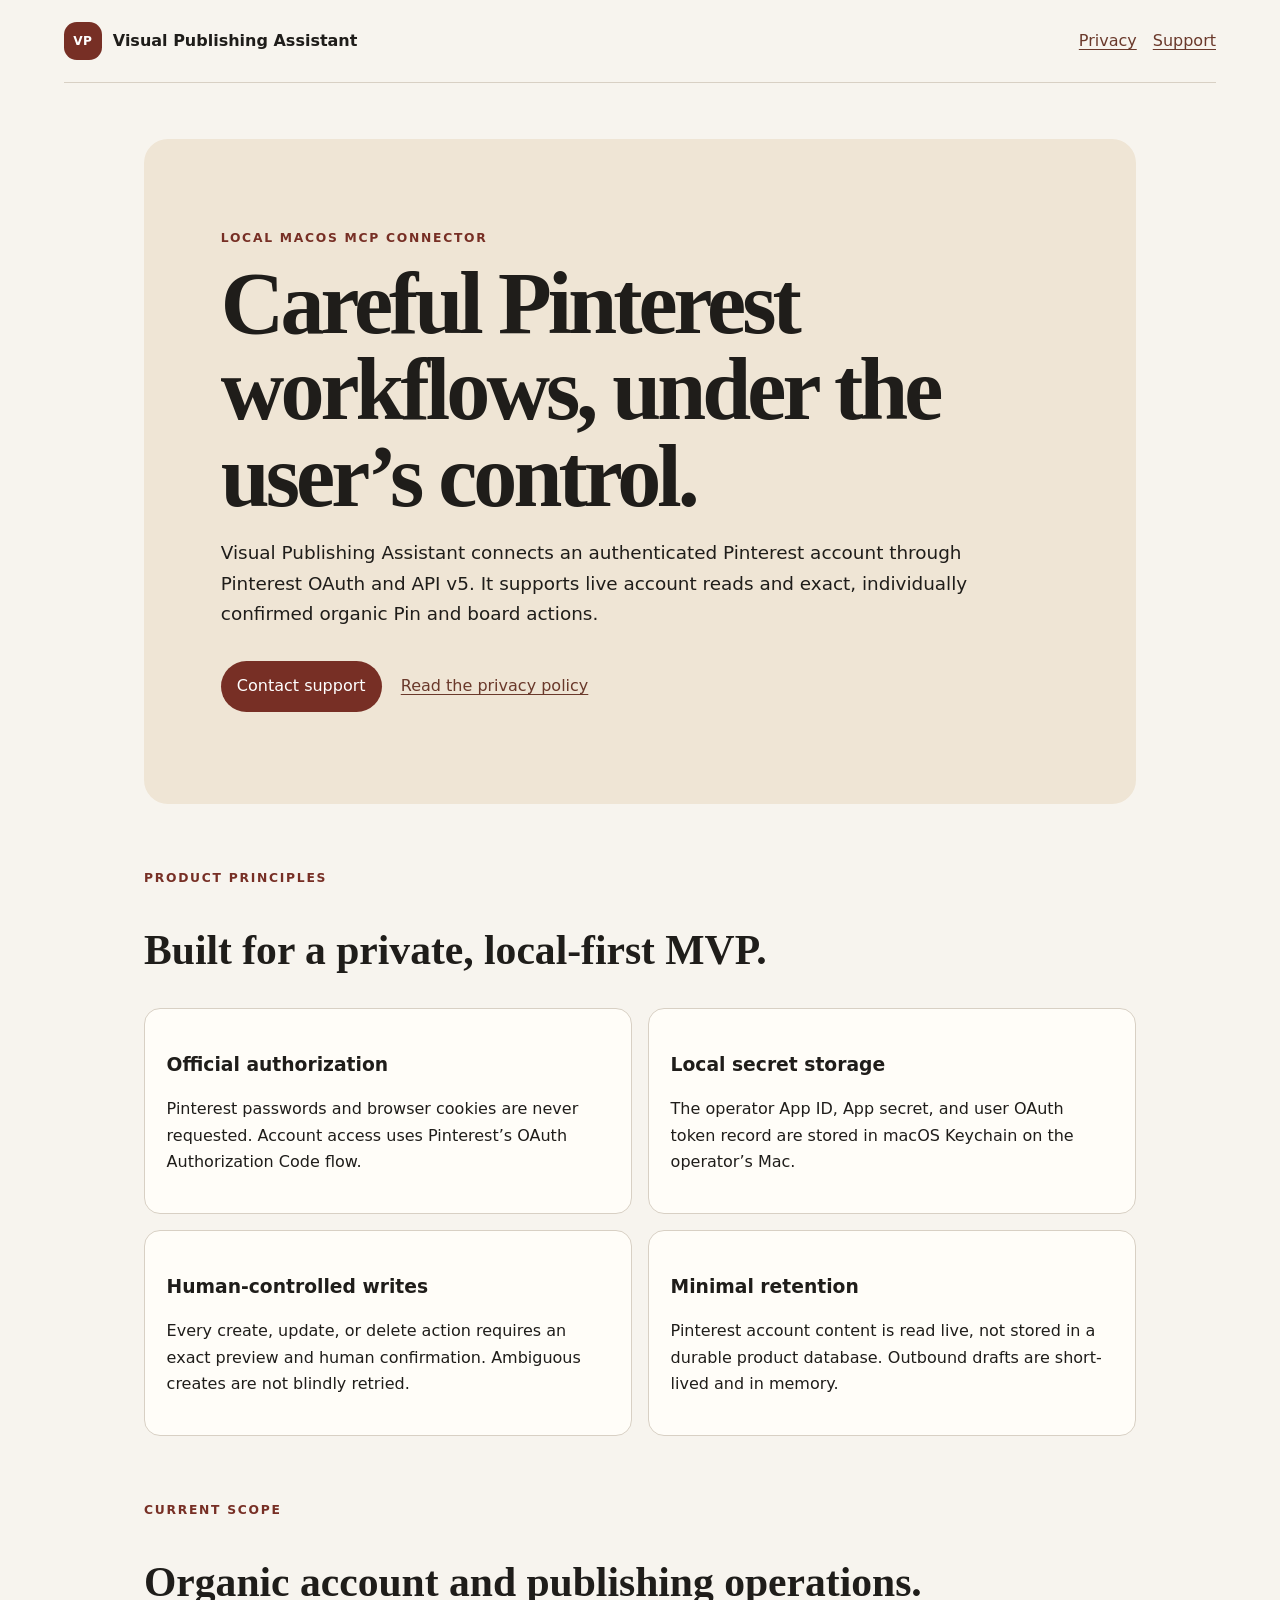
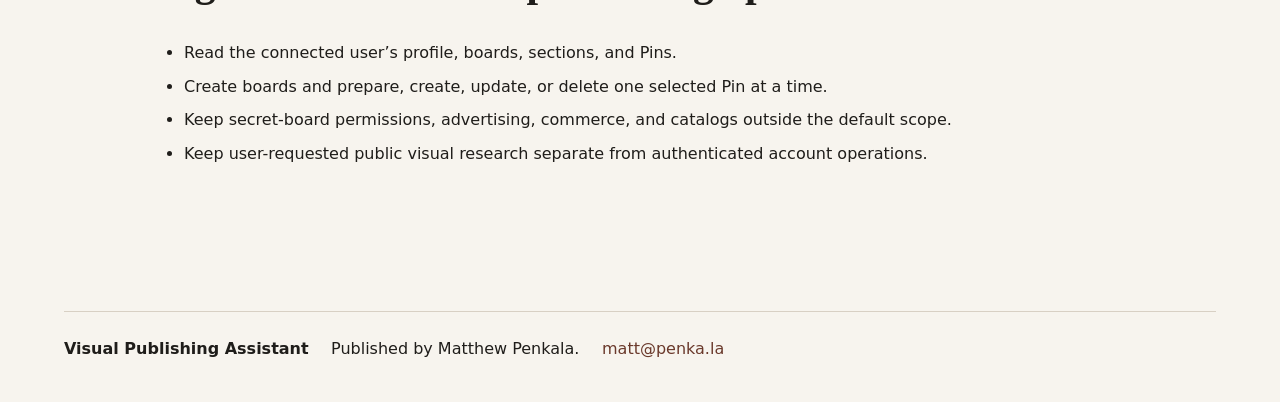
==== index.html @ 038d13bb "Protect the contact address from automated harvesting The support address was previously exposed as " ====
<!doctype html>
<html lang="en">
  <head>
    <meta charset="utf-8">
    <meta name="viewport" content="width=device-width, initial-scale=1">
    <meta name="description" content="A local macOS MCP and AI connector for careful Pinterest account and publishing workflows.">
    <meta name="robots" content="index, follow, noai, noimageai">
    <title>Visual Publishing Assistant</title>
    <link rel="stylesheet" href="./styles.css">
    <script src="./contact.js" defer></script>
  </head>
  <body>
    <header class="site-header">
      <a class="wordmark" href="./"><span class="mark" aria-hidden="true">VP</span> Visual Publishing Assistant</a>
      <nav aria-label="Primary navigation"><a href="./privacy/">Privacy</a><a href="./support/">Support</a></nav>
    </header>
    <main>
      <section class="hero">
        <p class="eyebrow">Local macOS MCP connector</p>
        <h1>Careful Pinterest workflows, under the user’s control.</h1>
        <p class="lede">Visual Publishing Assistant connects an authenticated Pinterest account through Pinterest OAuth and API v5. It supports live account reads and exact, individually confirmed organic Pin and board actions.</p>
        <p class="actions"><a class="button" href="#contact" data-contact>Contact support</a><a href="./privacy/">Read the privacy policy</a></p>
      </section>
      <section>
        <p class="eyebrow">Product principles</p>
        <h2>Built for a private, local-first MVP.</h2>
        <div class="grid">
          <article><h3>Official authorization</h3><p>Pinterest passwords and browser cookies are never requested. Account access uses Pinterest’s OAuth Authorization Code flow.</p></article>
          <article><h3>Local secret storage</h3><p>The operator App ID, App secret, and user OAuth token record are stored in macOS Keychain on the operator’s Mac.</p></article>
          <article><h3>Human-controlled writes</h3><p>Every create, update, or delete action requires an exact preview and human confirmation. Ambiguous creates are not blindly retried.</p></article>
          <article><h3>Minimal retention</h3><p>Pinterest account content is read live, not stored in a durable product database. Outbound drafts are short-lived and in memory.</p></article>
        </div>
      </section>
      <section>
        <p class="eyebrow">Current scope</p>
        <h2>Organic account and publishing operations.</h2>
        <ul>
          <li>Read the connected user’s profile, boards, sections, and Pins.</li>
          <li>Create boards and prepare, create, update, or delete one selected Pin at a time.</li>
          <li>Keep secret-board permissions, advertising, commerce, and catalogs outside the default scope.</li>
          <li>Keep user-requested public visual research separate from authenticated account operations.</li>
        </ul>
      </section>
    </main>
    <footer><strong>Visual Publishing Assistant</strong><span>Published by Matthew Penkala.</span><a href="#contact" data-contact data-contact-display aria-label="Email support (opens your mail app)"><noscript>Enable JavaScript to view the contact address.</noscript></a></footer>
  </body>
</html>
---- styles.css ----
:root {
  color-scheme: light;
  font-family: Inter, ui-sans-serif, system-ui, -apple-system, BlinkMacSystemFont, "Segoe UI", sans-serif;
  color: #1f1d1a;
  background: #f7f4ee;
  line-height: 1.65;
}

* { box-sizing: border-box; }
body { margin: 0; }
a { color: #6a392b; text-underline-offset: 0.2em; }
.site-header, main, footer { width: min(72rem, calc(100% - 2.5rem)); margin-inline: auto; }
.site-header { display: flex; align-items: center; justify-content: space-between; gap: 1rem; padding: 1.4rem 0; border-bottom: 1px solid #d8d0c4; }
.wordmark { display: flex; align-items: center; gap: 0.7rem; color: inherit; font-weight: 750; text-decoration: none; }
.mark { display: grid; place-items: center; width: 2.35rem; aspect-ratio: 1; border-radius: 0.8rem; background: #772f25; color: white; font-size: 0.76rem; letter-spacing: 0.04em; }
nav { display: flex; gap: 1rem; }
main { padding: 3.5rem 0 5rem; }
section, article { max-width: 62rem; margin: 0 auto 4rem; }
.hero { padding: clamp(2rem, 6vw, 5rem); border-radius: 1.5rem; background: #efe5d5; }
.hero.compact { padding: clamp(1.7rem, 5vw, 3.5rem); margin-bottom: 3rem; }
.eyebrow { color: #772f25; font-size: 0.77rem; font-weight: 800; letter-spacing: 0.14em; text-transform: uppercase; }
h1 { max-width: 17ch; margin: 0.35rem 0 1rem; font-family: Georgia, serif; font-size: clamp(2.5rem, 7vw, 5.5rem); line-height: 0.98; letter-spacing: -0.045em; }
h2 { margin-top: 2.4rem; font-family: Georgia, serif; font-size: clamp(1.65rem, 4vw, 2.6rem); line-height: 1.12; }
h3 { margin-bottom: 0.4rem; }
.lede { max-width: 48rem; font-size: 1.15rem; }
.actions { display: flex; flex-wrap: wrap; align-items: center; gap: 1.2rem; margin-top: 2rem; }
.button { padding: 0.75rem 1rem; border-radius: 999px; background: #772f25; color: white; text-decoration: none; }
.grid { display: grid; grid-template-columns: repeat(2, minmax(0, 1fr)); gap: 1rem; }
.grid article { margin: 0; padding: 1.35rem; border: 1px solid #d8d0c4; border-radius: 1rem; background: #fffdf8; }
.notice { margin-top: 2rem; padding: 1rem; border-left: 4px solid #c36e4a; background: #fff9ee; }
li + li { margin-top: 0.45rem; }
footer { display: flex; flex-wrap: wrap; gap: 0.8rem 1.4rem; padding: 1.5rem 0 2.5rem; border-top: 1px solid #d8d0c4; }
@media (max-width: 650px) {
  .site-header { align-items: flex-start; flex-direction: column; }
  .grid { grid-template-columns: 1fr; }
}
.email-canvas { display: inline-block; vertical-align: -0.28em; }
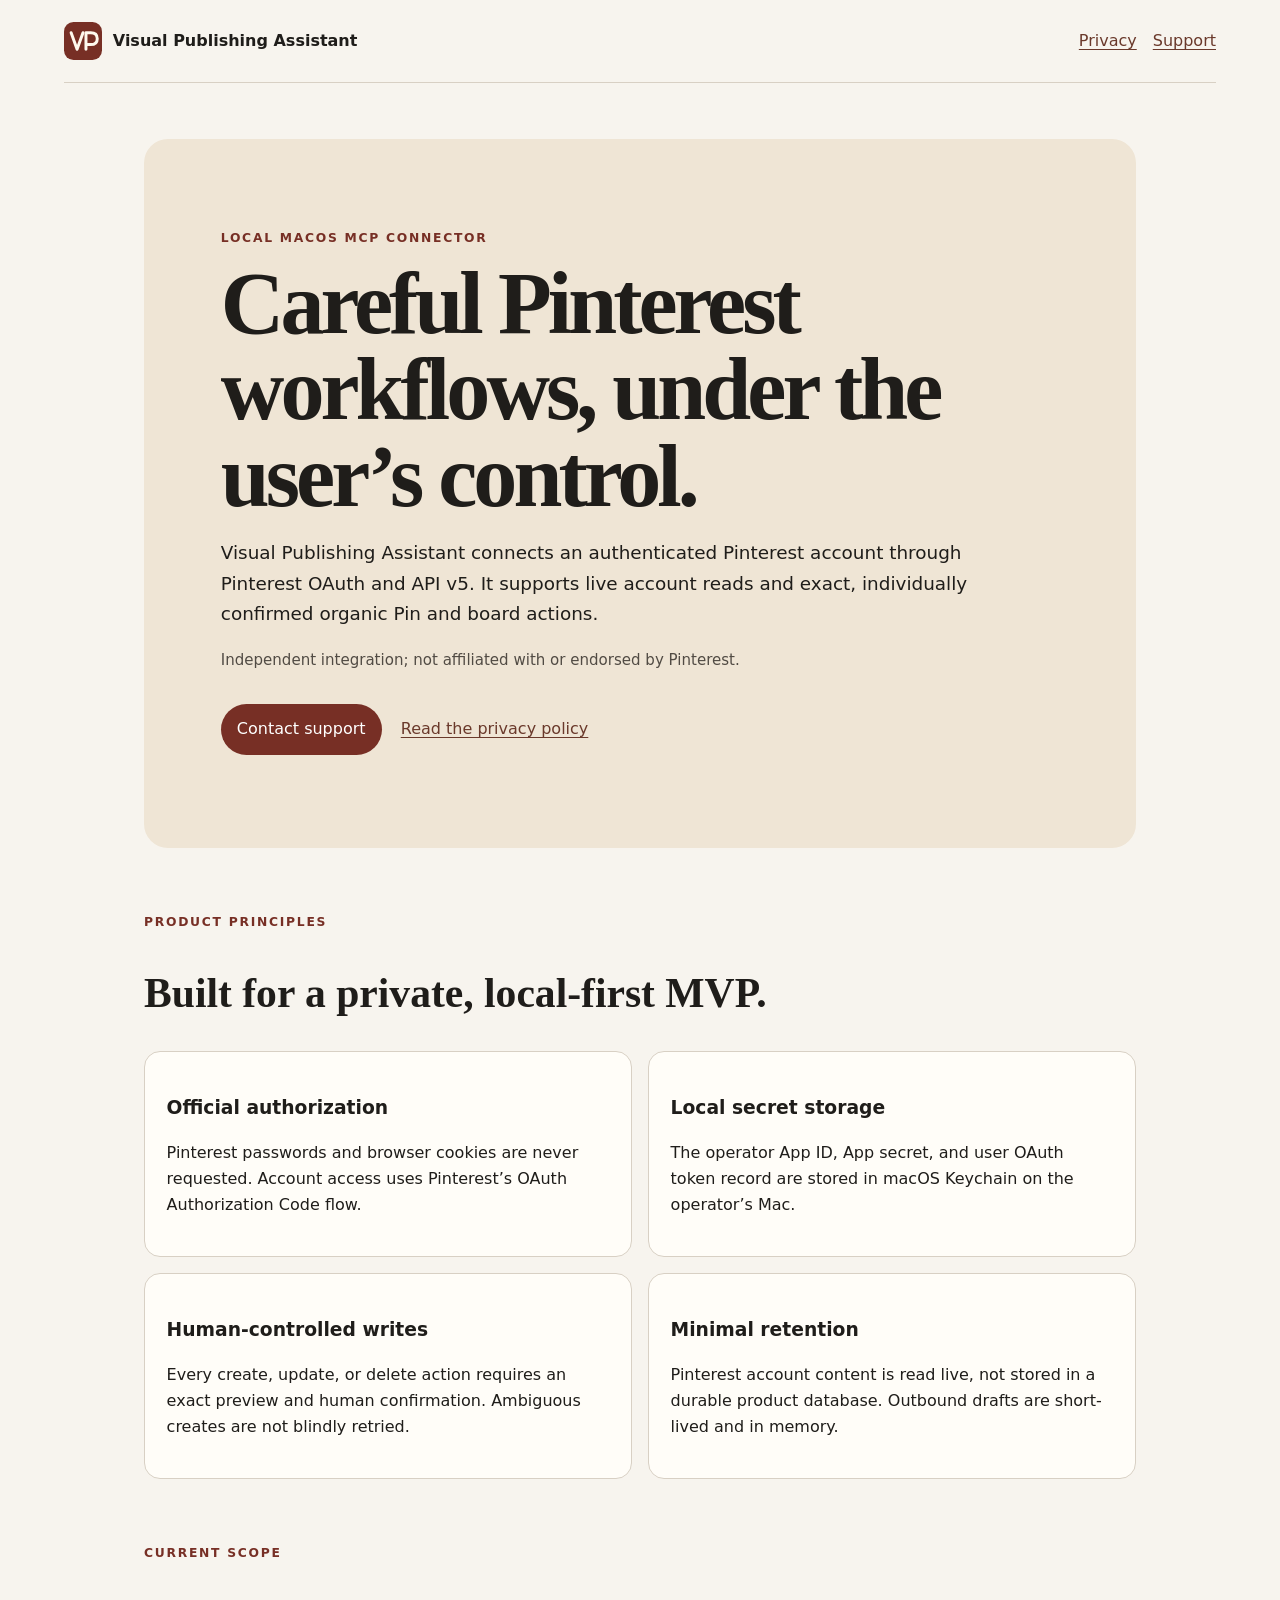
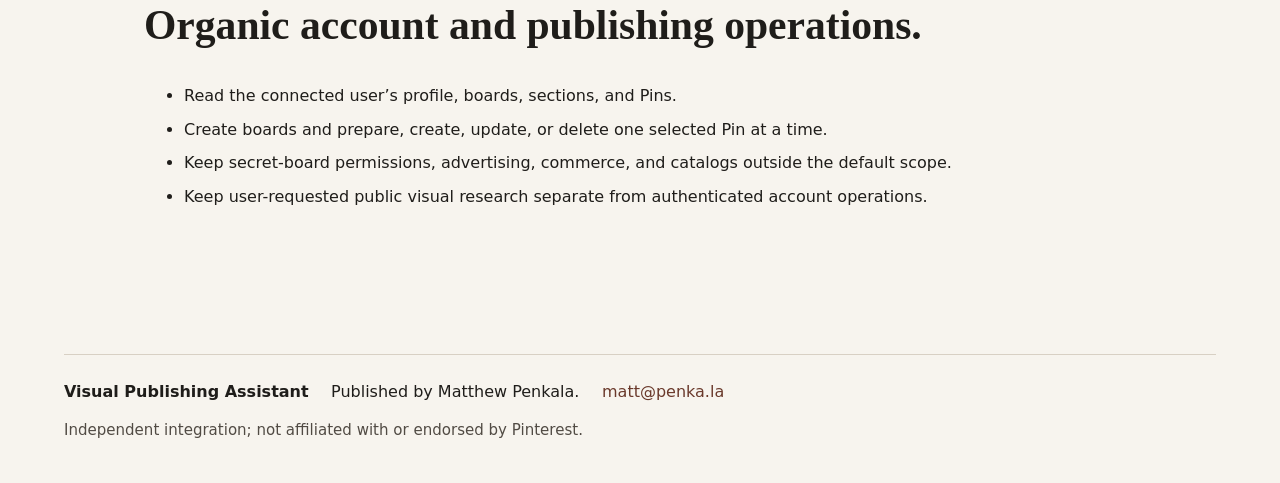
==== commit 2215ffa9: "Harden immutable public pages" ====
--- a/index.html
+++ b/index.html
@@ -2,16 +2,21 @@
 <html lang="en">
   <head>
     <meta charset="utf-8">
+    <meta http-equiv="Content-Security-Policy" content="default-src 'none'; style-src 'self'; script-src 'self'; img-src 'self' data:; connect-src 'none'; font-src 'none'; object-src 'none'; base-uri 'none'; form-action 'none'">
     <meta name="viewport" content="width=device-width, initial-scale=1">
     <meta name="description" content="A local macOS MCP and AI connector for careful Pinterest account and publishing workflows.">
     <meta name="robots" content="index, follow, noai, noimageai">
+    <meta name="referrer" content="no-referrer">
+    <meta name="pinterest" content="nopin">
     <title>Visual Publishing Assistant</title>
+    <link rel="canonical" href="https://matthewpenkala.github.io/visual-publishing-assistant/">
+    <link rel="icon" href="./assets/vpa-mark.svg" type="image/svg+xml">
     <link rel="stylesheet" href="./styles.css">
     <script src="./contact.js" defer></script>
   </head>
   <body>
     <header class="site-header">
-      <a class="wordmark" href="./"><span class="mark" aria-hidden="true">VP</span> Visual Publishing Assistant</a>
+      <a class="wordmark" href="./"><img class="mark" src="./assets/vpa-mark.svg" alt="" width="38" height="38"> Visual Publishing Assistant</a>
       <nav aria-label="Primary navigation"><a href="./privacy/">Privacy</a><a href="./support/">Support</a></nav>
     </header>
     <main>
@@ -19,6 +24,7 @@
         <p class="eyebrow">Local macOS MCP connector</p>
         <h1>Careful Pinterest workflows, under the user’s control.</h1>
         <p class="lede">Visual Publishing Assistant connects an authenticated Pinterest account through Pinterest OAuth and API v5. It supports live account reads and exact, individually confirmed organic Pin and board actions.</p>
+        <p class="independence">Independent integration; not affiliated with or endorsed by Pinterest.</p>
         <p class="actions"><a class="button" href="#contact" data-contact>Contact support</a><a href="./privacy/">Read the privacy policy</a></p>
       </section>
       <section>
@@ -42,6 +48,6 @@
         </ul>
       </section>
     </main>
-    <footer><strong>Visual Publishing Assistant</strong><span>Published by Matthew Penkala.</span><a href="#contact" data-contact data-contact-display aria-label="Email support (opens your mail app)"><noscript>Enable JavaScript to view the contact address.</noscript></a></footer>
+    <footer><strong>Visual Publishing Assistant</strong><span>Published by Matthew Penkala.</span><a href="#contact" data-contact data-contact-display aria-label="Email support (opens your mail app)"><noscript>Enable JavaScript to view the contact address.</noscript></a><span class="independence">Independent integration; not affiliated with or endorsed by Pinterest.</span></footer>
   </body>
 </html>
--- a/styles.css
+++ b/styles.css
@@ -9,10 +9,11 @@
 * { box-sizing: border-box; }
 body { margin: 0; }
 a { color: #6a392b; text-underline-offset: 0.2em; }
+a:focus-visible { outline: 3px solid #176b65; outline-offset: 0.22rem; border-radius: 0.2rem; }
 .site-header, main, footer { width: min(72rem, calc(100% - 2.5rem)); margin-inline: auto; }
 .site-header { display: flex; align-items: center; justify-content: space-between; gap: 1rem; padding: 1.4rem 0; border-bottom: 1px solid #d8d0c4; }
 .wordmark { display: flex; align-items: center; gap: 0.7rem; color: inherit; font-weight: 750; text-decoration: none; }
-.mark { display: grid; place-items: center; width: 2.35rem; aspect-ratio: 1; border-radius: 0.8rem; background: #772f25; color: white; font-size: 0.76rem; letter-spacing: 0.04em; }
+.mark { display: block; width: 2.35rem; height: 2.35rem; flex: 0 0 auto; }
 nav { display: flex; gap: 1rem; }
 main { padding: 3.5rem 0 5rem; }
 section, article { max-width: 62rem; margin: 0 auto 4rem; }
@@ -28,8 +29,10 @@
 .grid { display: grid; grid-template-columns: repeat(2, minmax(0, 1fr)); gap: 1rem; }
 .grid article { margin: 0; padding: 1.35rem; border: 1px solid #d8d0c4; border-radius: 1rem; background: #fffdf8; }
 .notice { margin-top: 2rem; padding: 1rem; border-left: 4px solid #c36e4a; background: #fff9ee; }
+.independence { color: #514b44; font-size: 0.94rem; }
 li + li { margin-top: 0.45rem; }
 footer { display: flex; flex-wrap: wrap; gap: 0.8rem 1.4rem; padding: 1.5rem 0 2.5rem; border-top: 1px solid #d8d0c4; }
+footer .independence { flex-basis: 100%; }
 @media (max-width: 650px) {
   .site-header { align-items: flex-start; flex-direction: column; }
   .grid { grid-template-columns: 1fr; }
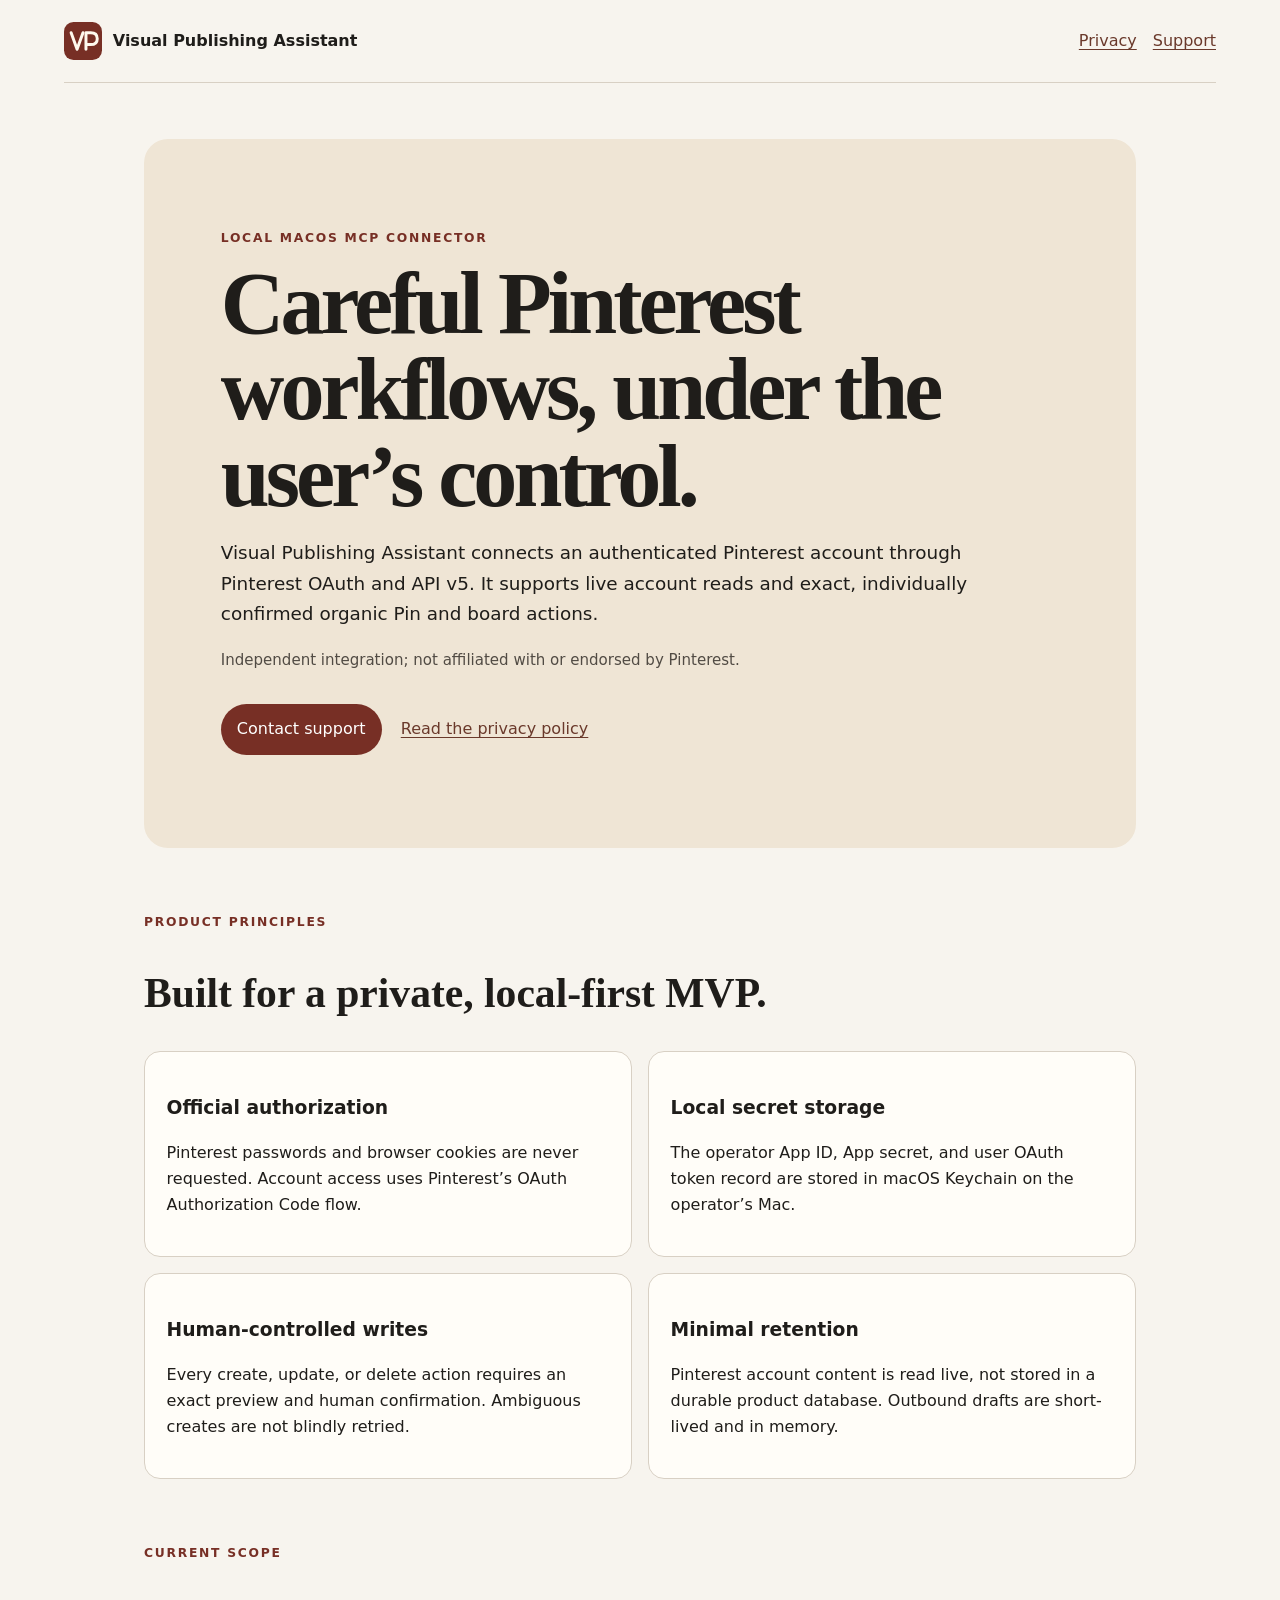
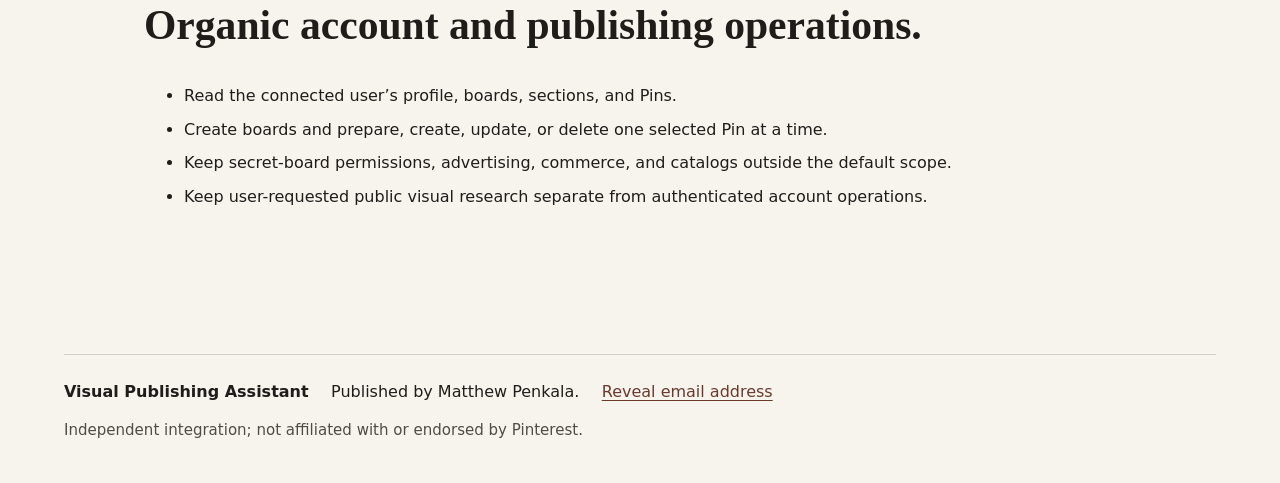
==== commit 0abc9165: "Gate contact reveal behind user action" ====
--- a/index.html
+++ b/index.html
@@ -25,7 +25,7 @@
         <h1>Careful Pinterest workflows, under the user’s control.</h1>
         <p class="lede">Visual Publishing Assistant connects an authenticated Pinterest account through Pinterest OAuth and API v5. It supports live account reads and exact, individually confirmed organic Pin and board actions.</p>
         <p class="independence">Independent integration; not affiliated with or endorsed by Pinterest.</p>
-        <p class="actions"><a class="button" href="#contact" data-contact>Contact support</a><a href="./privacy/">Read the privacy policy</a></p>
+        <p class="actions"><a class="button" href="#contact">Contact support</a><a href="./privacy/">Read the privacy policy</a></p>
       </section>
       <section>
         <p class="eyebrow">Product principles</p>
@@ -48,6 +48,6 @@
         </ul>
       </section>
     </main>
-    <footer><strong>Visual Publishing Assistant</strong><span>Published by Matthew Penkala.</span><a href="#contact" data-contact data-contact-display aria-label="Email support (opens your mail app)"><noscript>Enable JavaScript to view the contact address.</noscript></a><span class="independence">Independent integration; not affiliated with or endorsed by Pinterest.</span></footer>
+    <footer><strong>Visual Publishing Assistant</strong><span>Published by Matthew Penkala.</span><a id="contact" href="#contact" data-contact data-contact-display aria-label="Reveal the email support address">Reveal email address<noscript> (JavaScript required)</noscript></a><span class="independence">Independent integration; not affiliated with or endorsed by Pinterest.</span></footer>
   </body>
 </html>
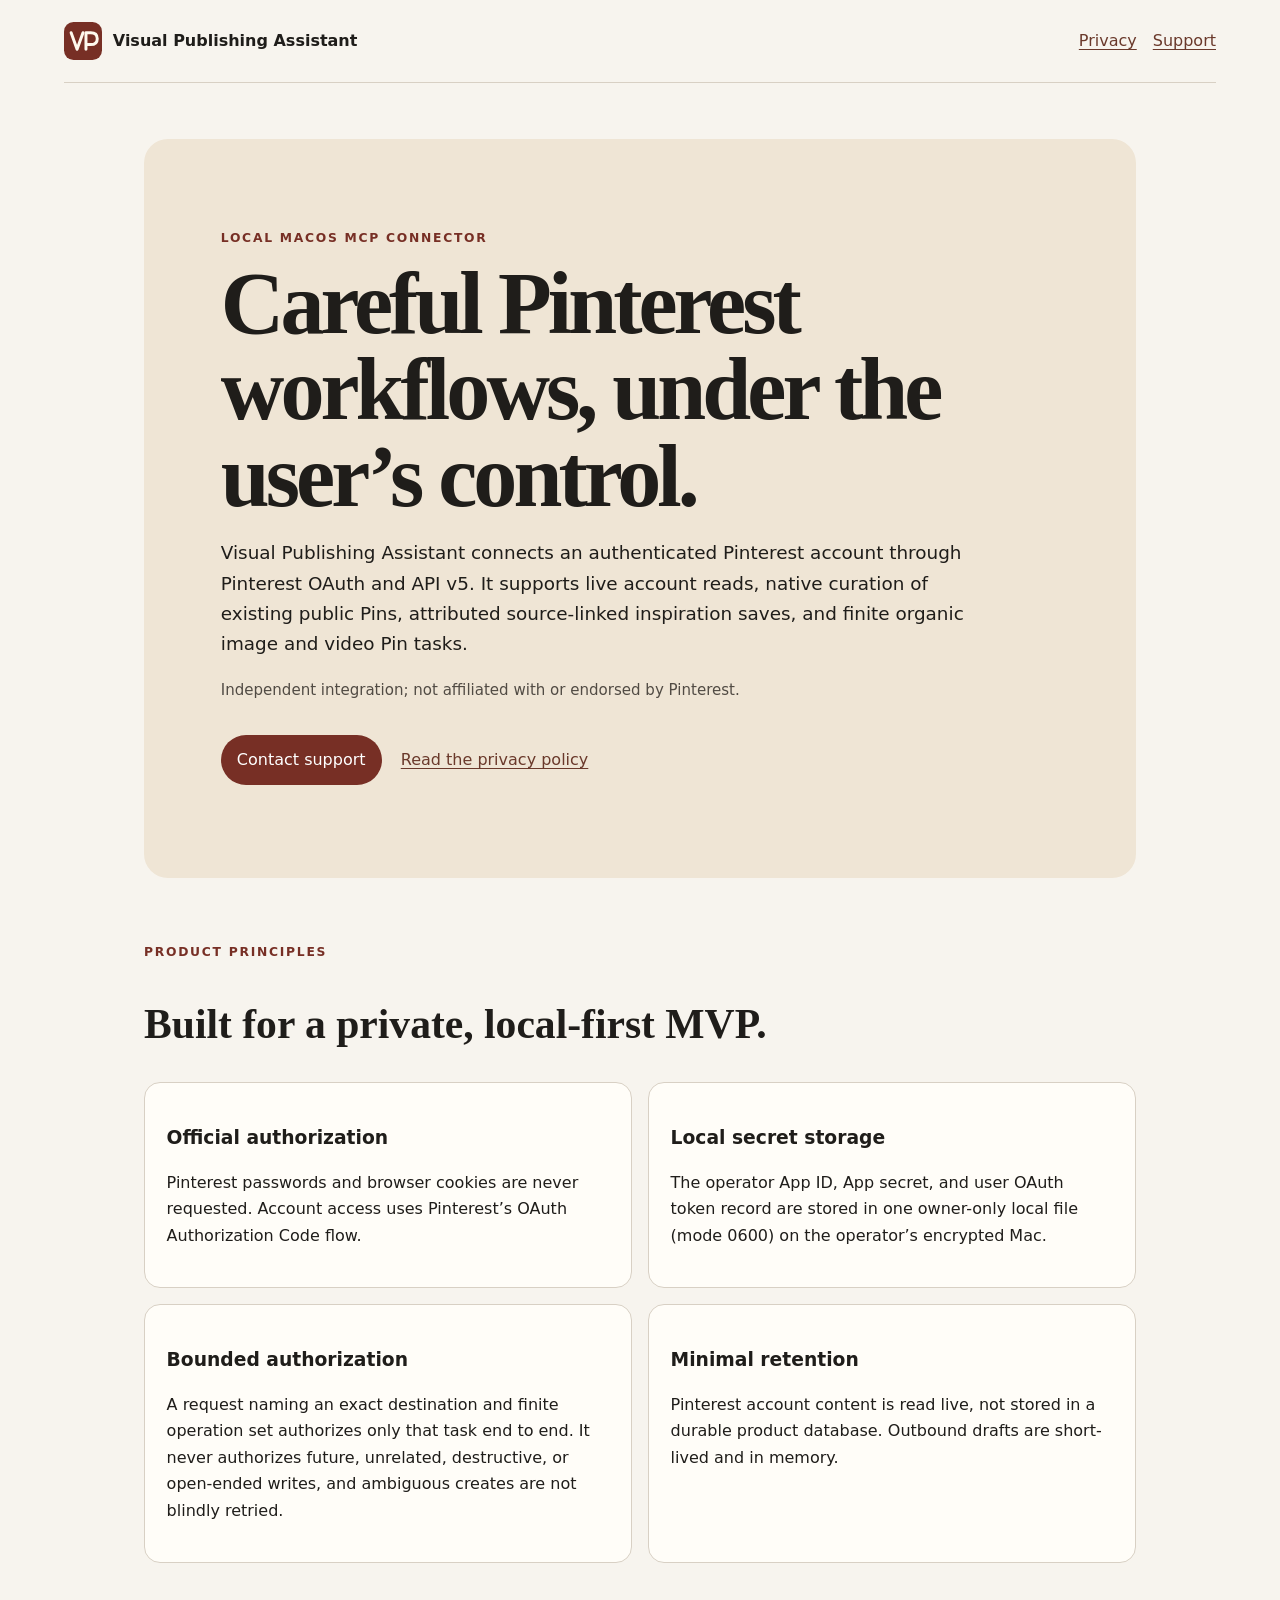
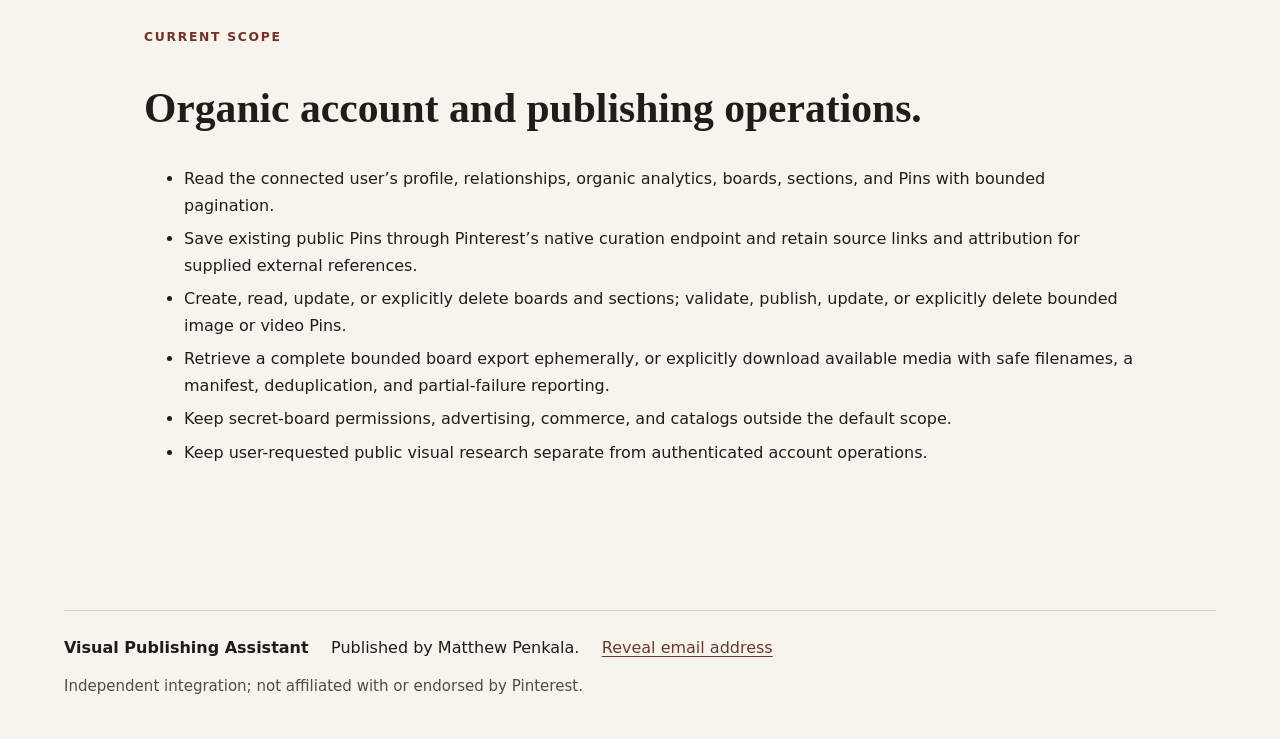
==== commit 36f9def2: "Document comprehensive organic Pinterest workflows" ====
--- a/index.html
+++ b/index.html
@@ -23,7 +23,7 @@
       <section class="hero">
         <p class="eyebrow">Local macOS MCP connector</p>
         <h1>Careful Pinterest workflows, under the user’s control.</h1>
-        <p class="lede">Visual Publishing Assistant connects an authenticated Pinterest account through Pinterest OAuth and API v5. It supports live account reads and exact, individually confirmed organic Pin and board actions.</p>
+        <p class="lede">Visual Publishing Assistant connects an authenticated Pinterest account through Pinterest OAuth and API v5. It supports live account reads, native curation of existing public Pins, attributed source-linked inspiration saves, and finite organic image and video Pin tasks.</p>
         <p class="independence">Independent integration; not affiliated with or endorsed by Pinterest.</p>
         <p class="actions"><a class="button" href="#contact">Contact support</a><a href="./privacy/">Read the privacy policy</a></p>
       </section>
@@ -32,8 +32,8 @@
         <h2>Built for a private, local-first MVP.</h2>
         <div class="grid">
           <article><h3>Official authorization</h3><p>Pinterest passwords and browser cookies are never requested. Account access uses Pinterest’s OAuth Authorization Code flow.</p></article>
-          <article><h3>Local secret storage</h3><p>The operator App ID, App secret, and user OAuth token record are stored in macOS Keychain on the operator’s Mac.</p></article>
-          <article><h3>Human-controlled writes</h3><p>Every create, update, or delete action requires an exact preview and human confirmation. Ambiguous creates are not blindly retried.</p></article>
+          <article><h3>Local secret storage</h3><p>The operator App ID, App secret, and user OAuth token record are stored in one owner-only local file (mode 0600) on the operator’s encrypted Mac.</p></article>
+          <article><h3>Bounded authorization</h3><p>A request naming an exact destination and finite operation set authorizes only that task end to end. It never authorizes future, unrelated, destructive, or open-ended writes, and ambiguous creates are not blindly retried.</p></article>
           <article><h3>Minimal retention</h3><p>Pinterest account content is read live, not stored in a durable product database. Outbound drafts are short-lived and in memory.</p></article>
         </div>
       </section>
@@ -41,8 +41,10 @@
         <p class="eyebrow">Current scope</p>
         <h2>Organic account and publishing operations.</h2>
         <ul>
-          <li>Read the connected user’s profile, boards, sections, and Pins.</li>
-          <li>Create boards and prepare, create, update, or delete one selected Pin at a time.</li>
+          <li>Read the connected user’s profile, relationships, organic analytics, boards, sections, and Pins with bounded pagination.</li>
+          <li>Save existing public Pins through Pinterest’s native curation endpoint and retain source links and attribution for supplied external references.</li>
+          <li>Create, read, update, or explicitly delete boards and sections; validate, publish, update, or explicitly delete bounded image or video Pins.</li>
+          <li>Retrieve a complete bounded board export ephemerally, or explicitly download available media with safe filenames, a manifest, deduplication, and partial-failure reporting.</li>
           <li>Keep secret-board permissions, advertising, commerce, and catalogs outside the default scope.</li>
           <li>Keep user-requested public visual research separate from authenticated account operations.</li>
         </ul>
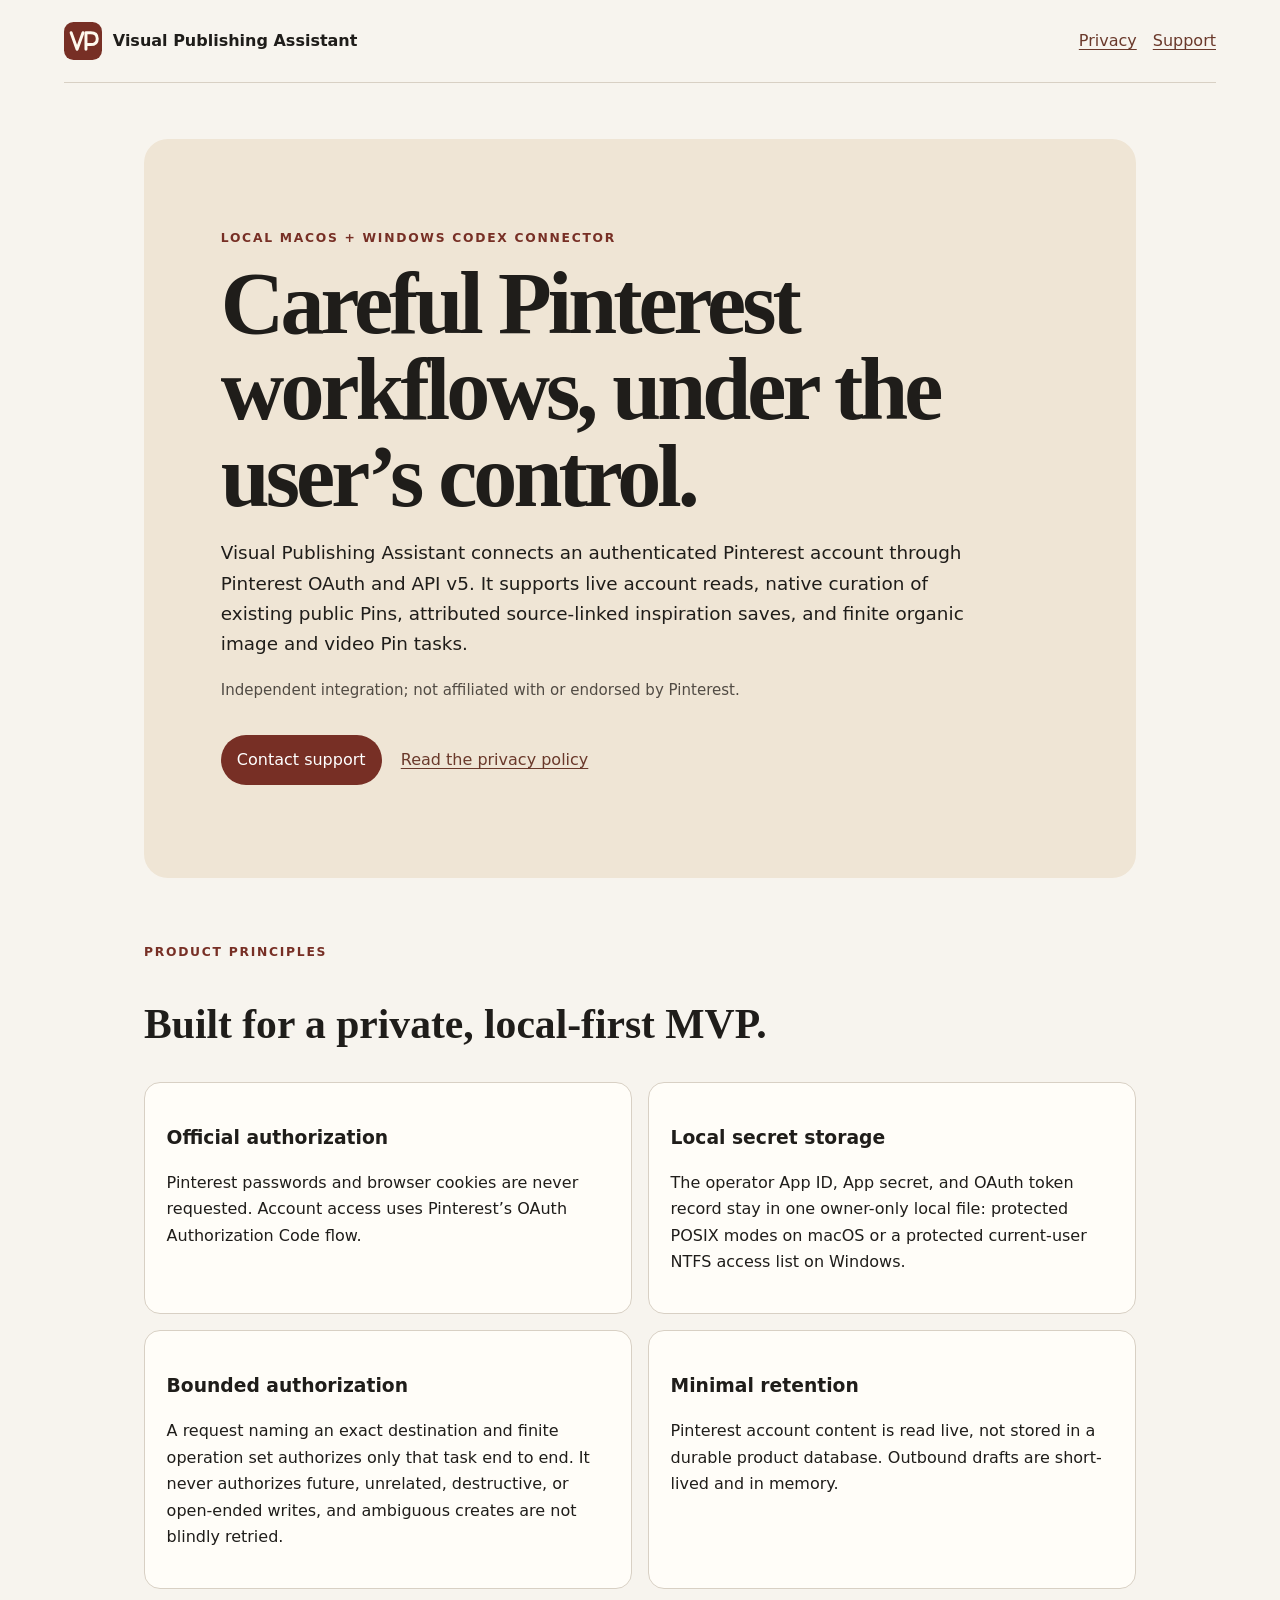
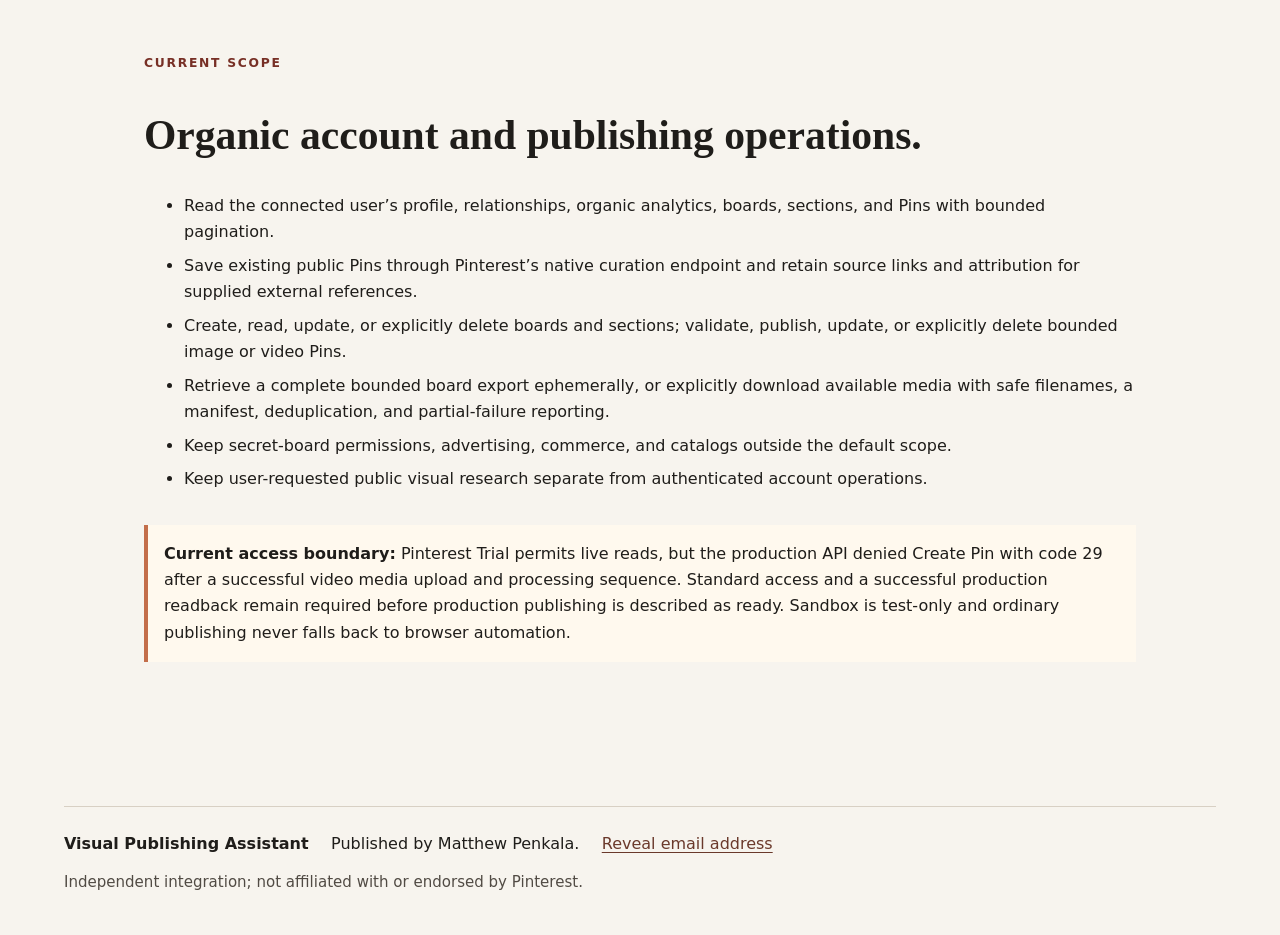
==== commit d0ecaac9: "Document cross-platform Pinterest access boundary" ====
--- a/index.html
+++ b/index.html
@@ -4,7 +4,7 @@
     <meta charset="utf-8">
     <meta http-equiv="Content-Security-Policy" content="default-src 'none'; style-src 'self'; script-src 'self'; img-src 'self' data:; connect-src 'none'; font-src 'none'; object-src 'none'; base-uri 'none'; form-action 'none'">
     <meta name="viewport" content="width=device-width, initial-scale=1">
-    <meta name="description" content="A local macOS MCP and AI connector for careful Pinterest account and publishing workflows.">
+    <meta name="description" content="A local macOS and Windows Codex connector for careful Pinterest account and publishing workflows.">
     <meta name="robots" content="index, follow, noai, noimageai">
     <meta name="referrer" content="no-referrer">
     <meta name="pinterest" content="nopin">
@@ -21,7 +21,7 @@
     </header>
     <main>
       <section class="hero">
-        <p class="eyebrow">Local macOS MCP connector</p>
+        <p class="eyebrow">Local macOS + Windows Codex connector</p>
         <h1>Careful Pinterest workflows, under the user’s control.</h1>
         <p class="lede">Visual Publishing Assistant connects an authenticated Pinterest account through Pinterest OAuth and API v5. It supports live account reads, native curation of existing public Pins, attributed source-linked inspiration saves, and finite organic image and video Pin tasks.</p>
         <p class="independence">Independent integration; not affiliated with or endorsed by Pinterest.</p>
@@ -32,7 +32,7 @@
         <h2>Built for a private, local-first MVP.</h2>
         <div class="grid">
           <article><h3>Official authorization</h3><p>Pinterest passwords and browser cookies are never requested. Account access uses Pinterest’s OAuth Authorization Code flow.</p></article>
-          <article><h3>Local secret storage</h3><p>The operator App ID, App secret, and user OAuth token record are stored in one owner-only local file (mode 0600) on the operator’s encrypted Mac.</p></article>
+          <article><h3>Local secret storage</h3><p>The operator App ID, App secret, and OAuth token record stay in one owner-only local file: protected POSIX modes on macOS or a protected current-user NTFS access list on Windows.</p></article>
           <article><h3>Bounded authorization</h3><p>A request naming an exact destination and finite operation set authorizes only that task end to end. It never authorizes future, unrelated, destructive, or open-ended writes, and ambiguous creates are not blindly retried.</p></article>
           <article><h3>Minimal retention</h3><p>Pinterest account content is read live, not stored in a durable product database. Outbound drafts are short-lived and in memory.</p></article>
         </div>
@@ -48,6 +48,7 @@
           <li>Keep secret-board permissions, advertising, commerce, and catalogs outside the default scope.</li>
           <li>Keep user-requested public visual research separate from authenticated account operations.</li>
         </ul>
+        <p class="notice"><strong>Current access boundary:</strong> Pinterest Trial permits live reads, but the production API denied Create Pin with code 29 after a successful video media upload and processing sequence. Standard access and a successful production readback remain required before production publishing is described as ready. Sandbox is test-only and ordinary publishing never falls back to browser automation.</p>
       </section>
     </main>
     <footer><strong>Visual Publishing Assistant</strong><span>Published by Matthew Penkala.</span><a id="contact" href="#contact" data-contact data-contact-display aria-label="Reveal the email support address">Reveal email address<noscript> (JavaScript required)</noscript></a><span class="independence">Independent integration; not affiliated with or endorsed by Pinterest.</span></footer>
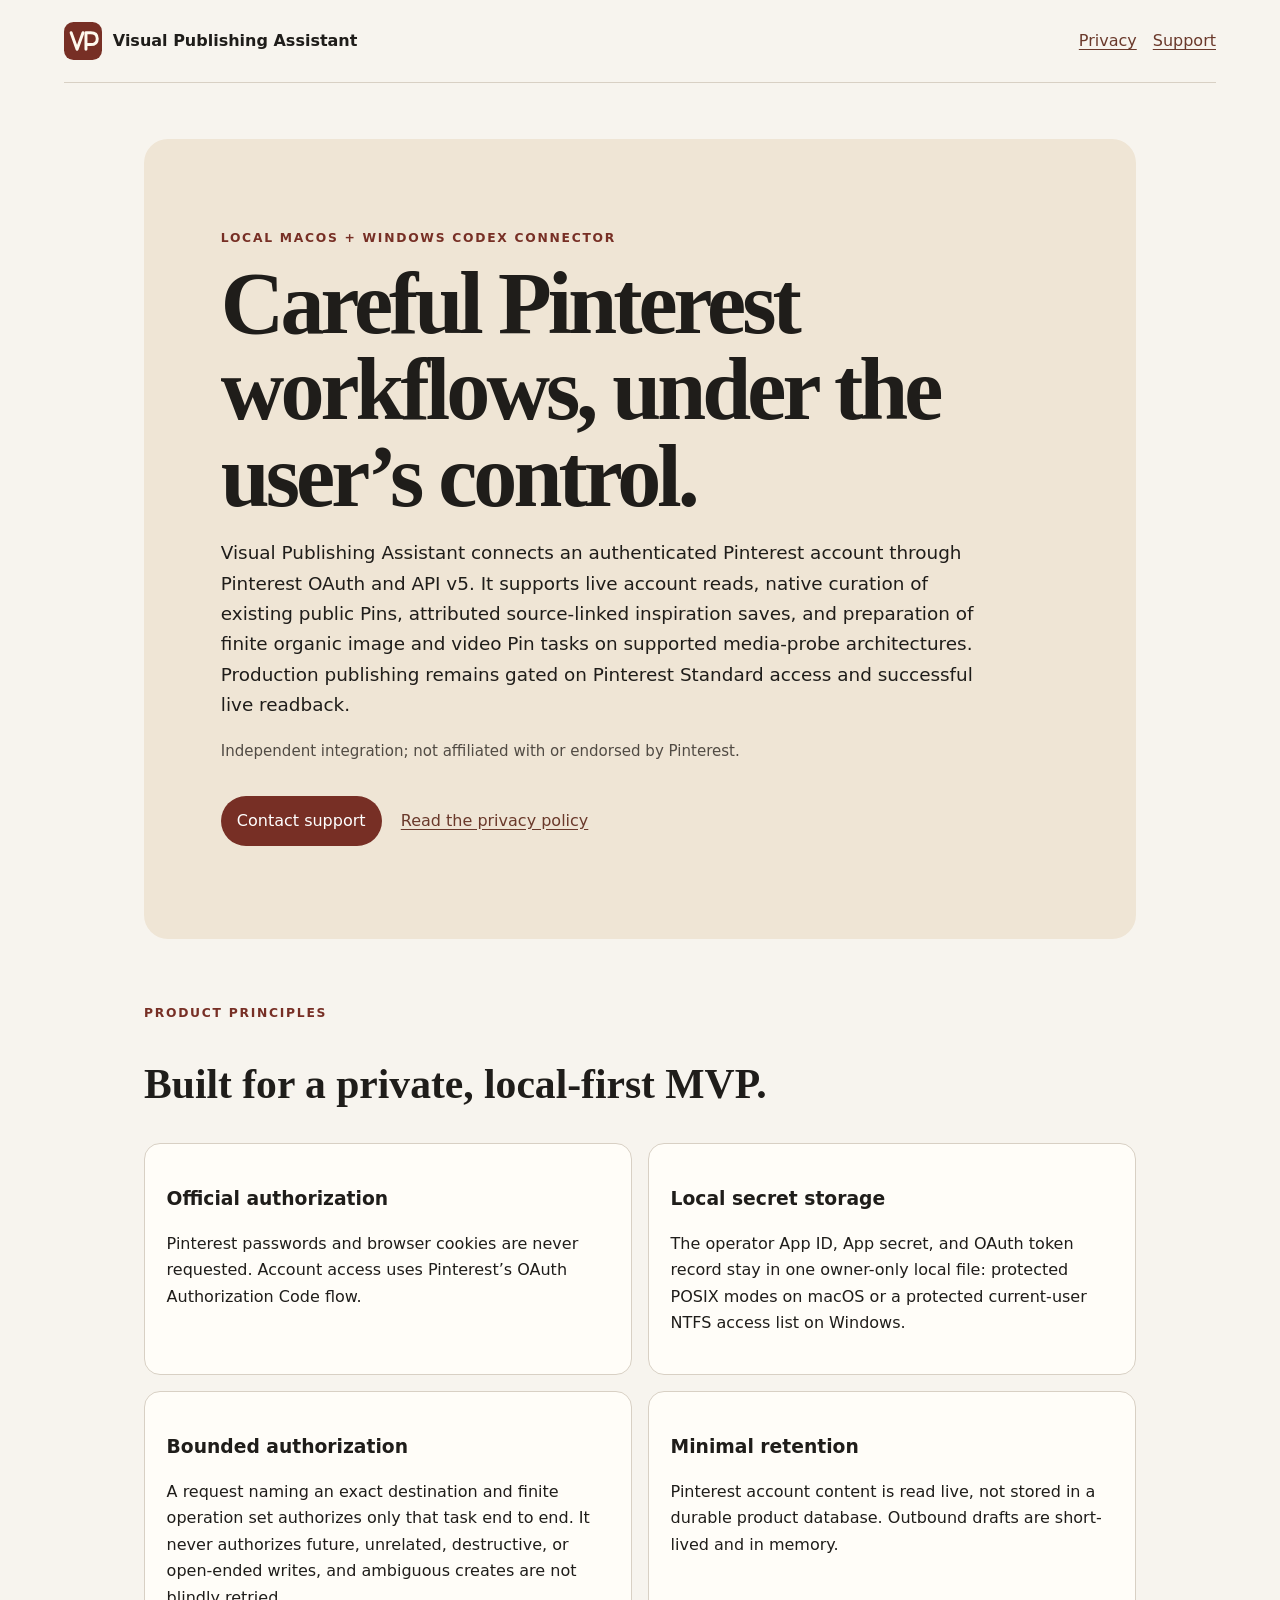
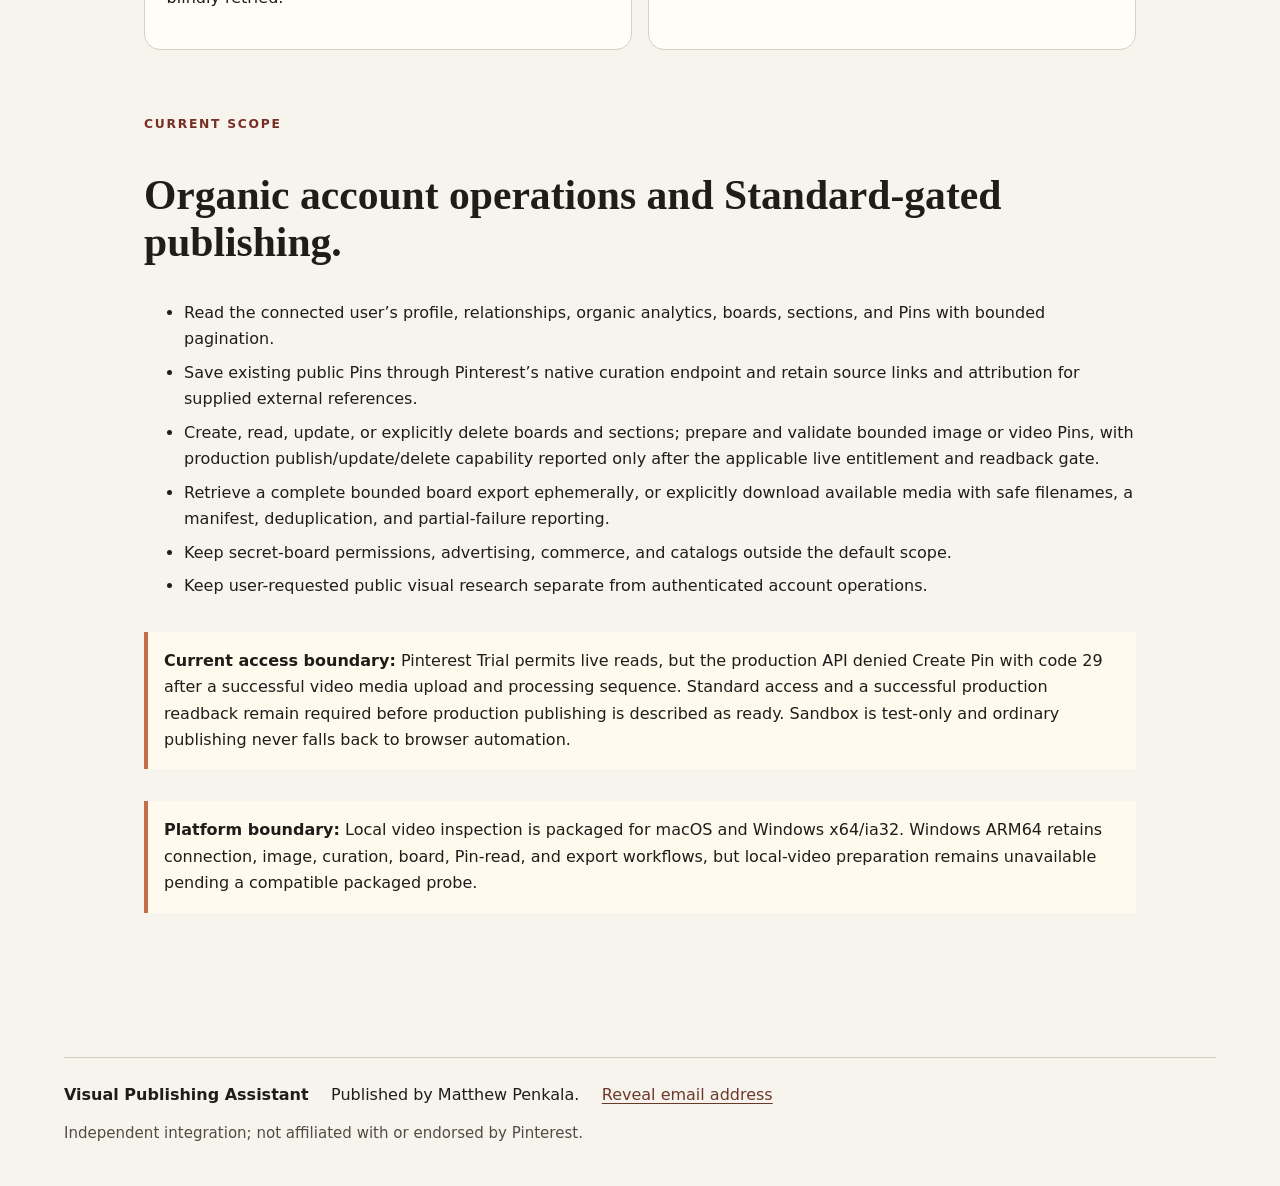
==== commit cc7b09d9: "Clarify production and Windows capability boundaries" ====
--- a/index.html
+++ b/index.html
@@ -4,7 +4,7 @@
     <meta charset="utf-8">
     <meta http-equiv="Content-Security-Policy" content="default-src 'none'; style-src 'self'; script-src 'self'; img-src 'self' data:; connect-src 'none'; font-src 'none'; object-src 'none'; base-uri 'none'; form-action 'none'">
     <meta name="viewport" content="width=device-width, initial-scale=1">
-    <meta name="description" content="A local macOS and Windows Codex connector for careful Pinterest account and publishing workflows.">
+    <meta name="description" content="An independent local macOS and Windows Codex connector for Pinterest account workflows and Standard-access-gated publishing.">
     <meta name="robots" content="index, follow, noai, noimageai">
     <meta name="referrer" content="no-referrer">
     <meta name="pinterest" content="nopin">
@@ -23,7 +23,7 @@
       <section class="hero">
         <p class="eyebrow">Local macOS + Windows Codex connector</p>
         <h1>Careful Pinterest workflows, under the user’s control.</h1>
-        <p class="lede">Visual Publishing Assistant connects an authenticated Pinterest account through Pinterest OAuth and API v5. It supports live account reads, native curation of existing public Pins, attributed source-linked inspiration saves, and finite organic image and video Pin tasks.</p>
+        <p class="lede">Visual Publishing Assistant connects an authenticated Pinterest account through Pinterest OAuth and API v5. It supports live account reads, native curation of existing public Pins, attributed source-linked inspiration saves, and preparation of finite organic image and video Pin tasks on supported media-probe architectures. Production publishing remains gated on Pinterest Standard access and successful live readback.</p>
         <p class="independence">Independent integration; not affiliated with or endorsed by Pinterest.</p>
         <p class="actions"><a class="button" href="#contact">Contact support</a><a href="./privacy/">Read the privacy policy</a></p>
       </section>
@@ -39,16 +39,17 @@
       </section>
       <section>
         <p class="eyebrow">Current scope</p>
-        <h2>Organic account and publishing operations.</h2>
+        <h2>Organic account operations and Standard-gated publishing.</h2>
         <ul>
           <li>Read the connected user’s profile, relationships, organic analytics, boards, sections, and Pins with bounded pagination.</li>
           <li>Save existing public Pins through Pinterest’s native curation endpoint and retain source links and attribution for supplied external references.</li>
-          <li>Create, read, update, or explicitly delete boards and sections; validate, publish, update, or explicitly delete bounded image or video Pins.</li>
+          <li>Create, read, update, or explicitly delete boards and sections; prepare and validate bounded image or video Pins, with production publish/update/delete capability reported only after the applicable live entitlement and readback gate.</li>
           <li>Retrieve a complete bounded board export ephemerally, or explicitly download available media with safe filenames, a manifest, deduplication, and partial-failure reporting.</li>
           <li>Keep secret-board permissions, advertising, commerce, and catalogs outside the default scope.</li>
           <li>Keep user-requested public visual research separate from authenticated account operations.</li>
         </ul>
         <p class="notice"><strong>Current access boundary:</strong> Pinterest Trial permits live reads, but the production API denied Create Pin with code 29 after a successful video media upload and processing sequence. Standard access and a successful production readback remain required before production publishing is described as ready. Sandbox is test-only and ordinary publishing never falls back to browser automation.</p>
+        <p class="notice"><strong>Platform boundary:</strong> Local video inspection is packaged for macOS and Windows x64/ia32. Windows ARM64 retains connection, image, curation, board, Pin-read, and export workflows, but local-video preparation remains unavailable pending a compatible packaged probe.</p>
       </section>
     </main>
     <footer><strong>Visual Publishing Assistant</strong><span>Published by Matthew Penkala.</span><a id="contact" href="#contact" data-contact data-contact-display aria-label="Reveal the email support address">Reveal email address<noscript> (JavaScript required)</noscript></a><span class="independence">Independent integration; not affiliated with or endorsed by Pinterest.</span></footer>
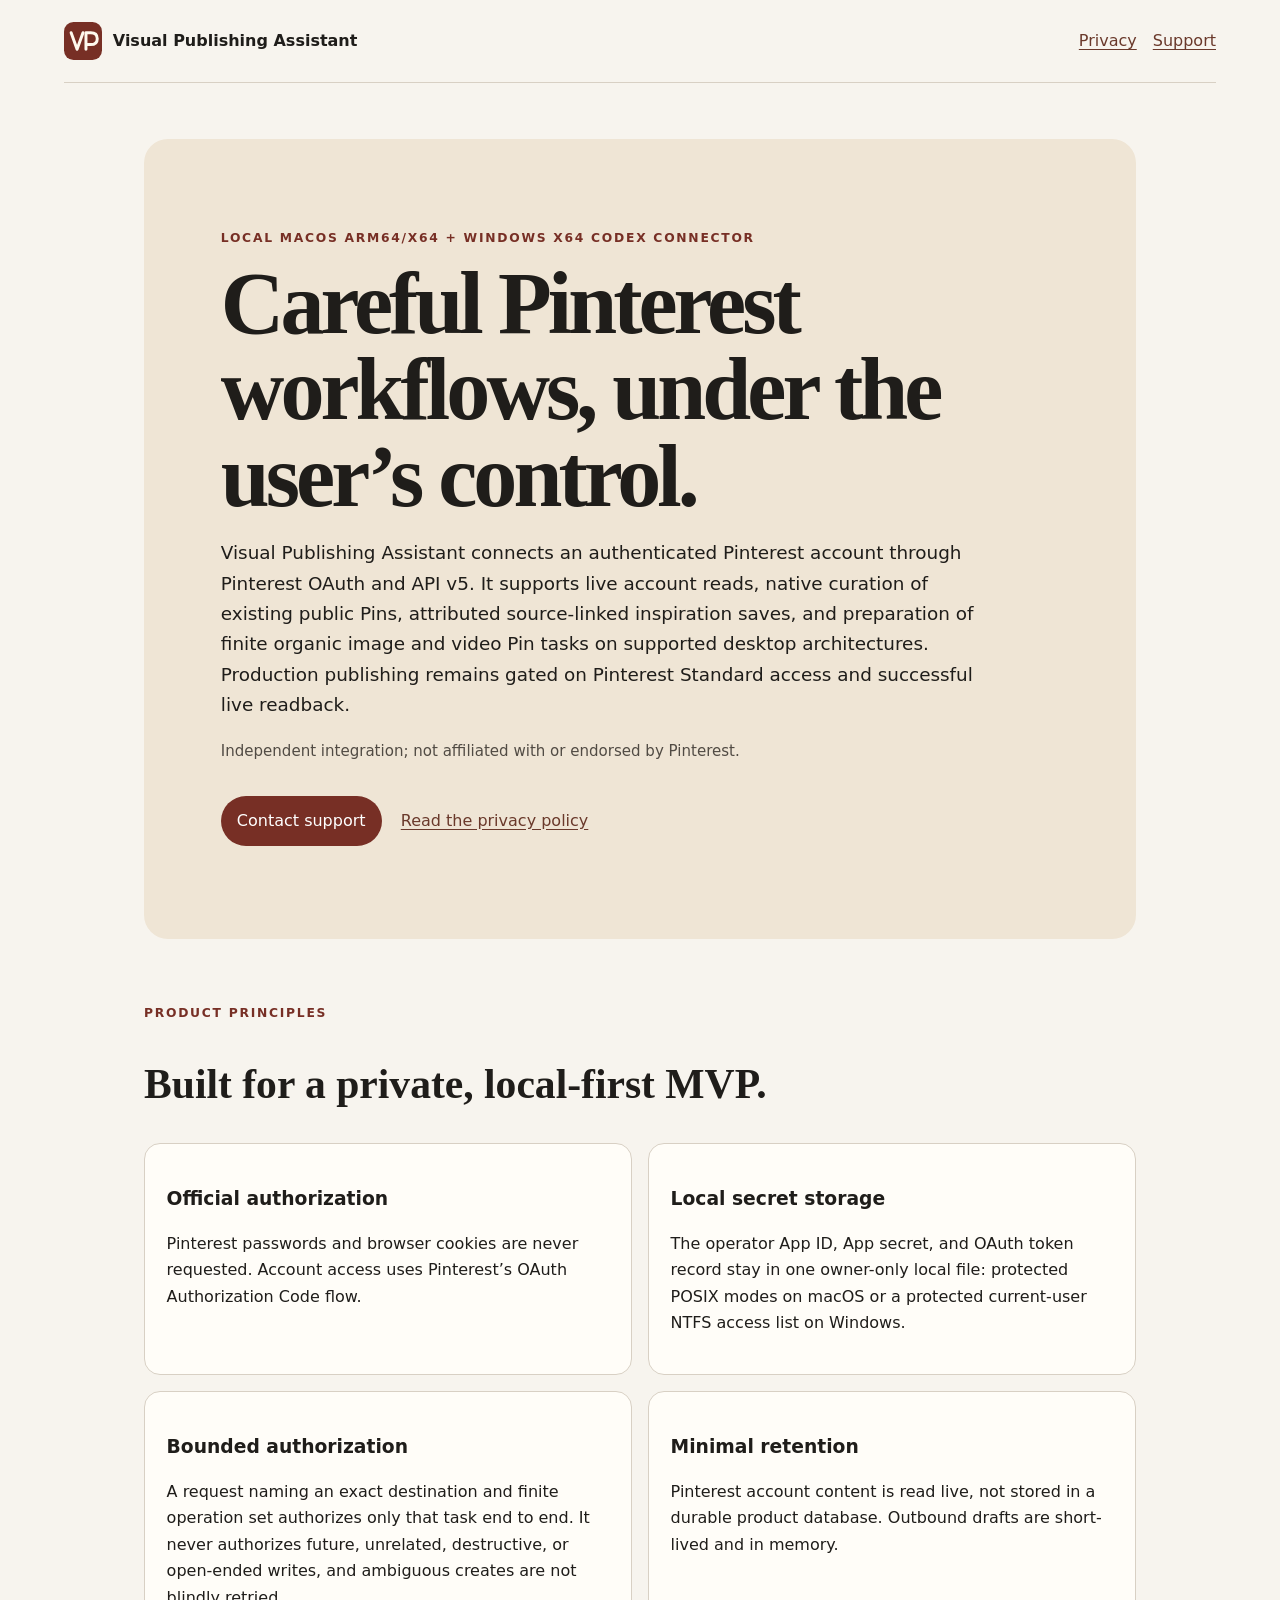
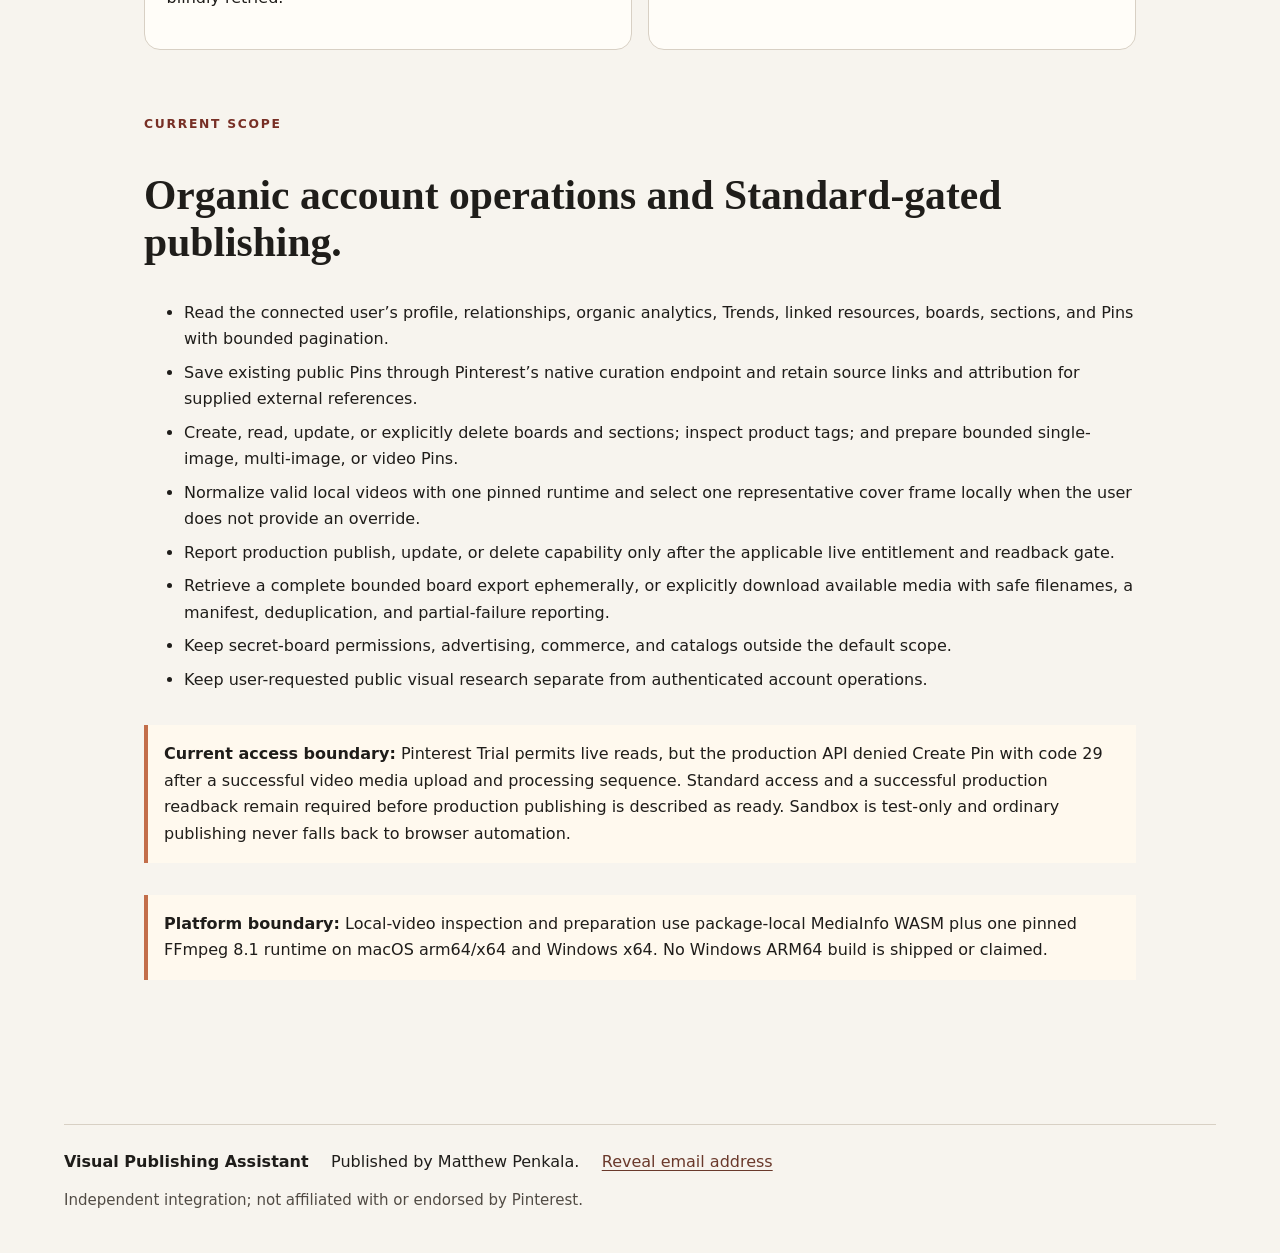
==== commit a9beeb90: "Align public platform contract with v0.5.3" ====
--- a/index.html
+++ b/index.html
@@ -21,9 +21,9 @@
     </header>
     <main>
       <section class="hero">
-        <p class="eyebrow">Local macOS + Windows Codex connector</p>
+        <p class="eyebrow">Local macOS arm64/x64 + Windows x64 Codex connector</p>
         <h1>Careful Pinterest workflows, under the user’s control.</h1>
-        <p class="lede">Visual Publishing Assistant connects an authenticated Pinterest account through Pinterest OAuth and API v5. It supports live account reads, native curation of existing public Pins, attributed source-linked inspiration saves, and preparation of finite organic image and video Pin tasks on supported media-probe architectures. Production publishing remains gated on Pinterest Standard access and successful live readback.</p>
+        <p class="lede">Visual Publishing Assistant connects an authenticated Pinterest account through Pinterest OAuth and API v5. It supports live account reads, native curation of existing public Pins, attributed source-linked inspiration saves, and preparation of finite organic image and video Pin tasks on supported desktop architectures. Production publishing remains gated on Pinterest Standard access and successful live readback.</p>
         <p class="independence">Independent integration; not affiliated with or endorsed by Pinterest.</p>
         <p class="actions"><a class="button" href="#contact">Contact support</a><a href="./privacy/">Read the privacy policy</a></p>
       </section>
@@ -41,15 +41,17 @@
         <p class="eyebrow">Current scope</p>
         <h2>Organic account operations and Standard-gated publishing.</h2>
         <ul>
-          <li>Read the connected user’s profile, relationships, organic analytics, boards, sections, and Pins with bounded pagination.</li>
+          <li>Read the connected user’s profile, relationships, organic analytics, Trends, linked resources, boards, sections, and Pins with bounded pagination.</li>
           <li>Save existing public Pins through Pinterest’s native curation endpoint and retain source links and attribution for supplied external references.</li>
-          <li>Create, read, update, or explicitly delete boards and sections; prepare and validate bounded image or video Pins, with production publish/update/delete capability reported only after the applicable live entitlement and readback gate.</li>
+          <li>Create, read, update, or explicitly delete boards and sections; inspect product tags; and prepare bounded single-image, multi-image, or video Pins.</li>
+          <li>Normalize valid local videos with one pinned runtime and select one representative cover frame locally when the user does not provide an override.</li>
+          <li>Report production publish, update, or delete capability only after the applicable live entitlement and readback gate.</li>
           <li>Retrieve a complete bounded board export ephemerally, or explicitly download available media with safe filenames, a manifest, deduplication, and partial-failure reporting.</li>
           <li>Keep secret-board permissions, advertising, commerce, and catalogs outside the default scope.</li>
           <li>Keep user-requested public visual research separate from authenticated account operations.</li>
         </ul>
         <p class="notice"><strong>Current access boundary:</strong> Pinterest Trial permits live reads, but the production API denied Create Pin with code 29 after a successful video media upload and processing sequence. Standard access and a successful production readback remain required before production publishing is described as ready. Sandbox is test-only and ordinary publishing never falls back to browser automation.</p>
-        <p class="notice"><strong>Platform boundary:</strong> Local video inspection is packaged for macOS and Windows x64/ia32. Windows ARM64 retains connection, image, curation, board, Pin-read, and export workflows, but local-video preparation remains unavailable pending a compatible packaged probe.</p>
+        <p class="notice"><strong>Platform boundary:</strong> Local-video inspection and preparation use package-local MediaInfo WASM plus one pinned FFmpeg 8.1 runtime on macOS arm64/x64 and Windows x64. No Windows ARM64 build is shipped or claimed.</p>
       </section>
     </main>
     <footer><strong>Visual Publishing Assistant</strong><span>Published by Matthew Penkala.</span><a id="contact" href="#contact" data-contact data-contact-display aria-label="Reveal the email support address">Reveal email address<noscript> (JavaScript required)</noscript></a><span class="independence">Independent integration; not affiliated with or endorsed by Pinterest.</span></footer>
